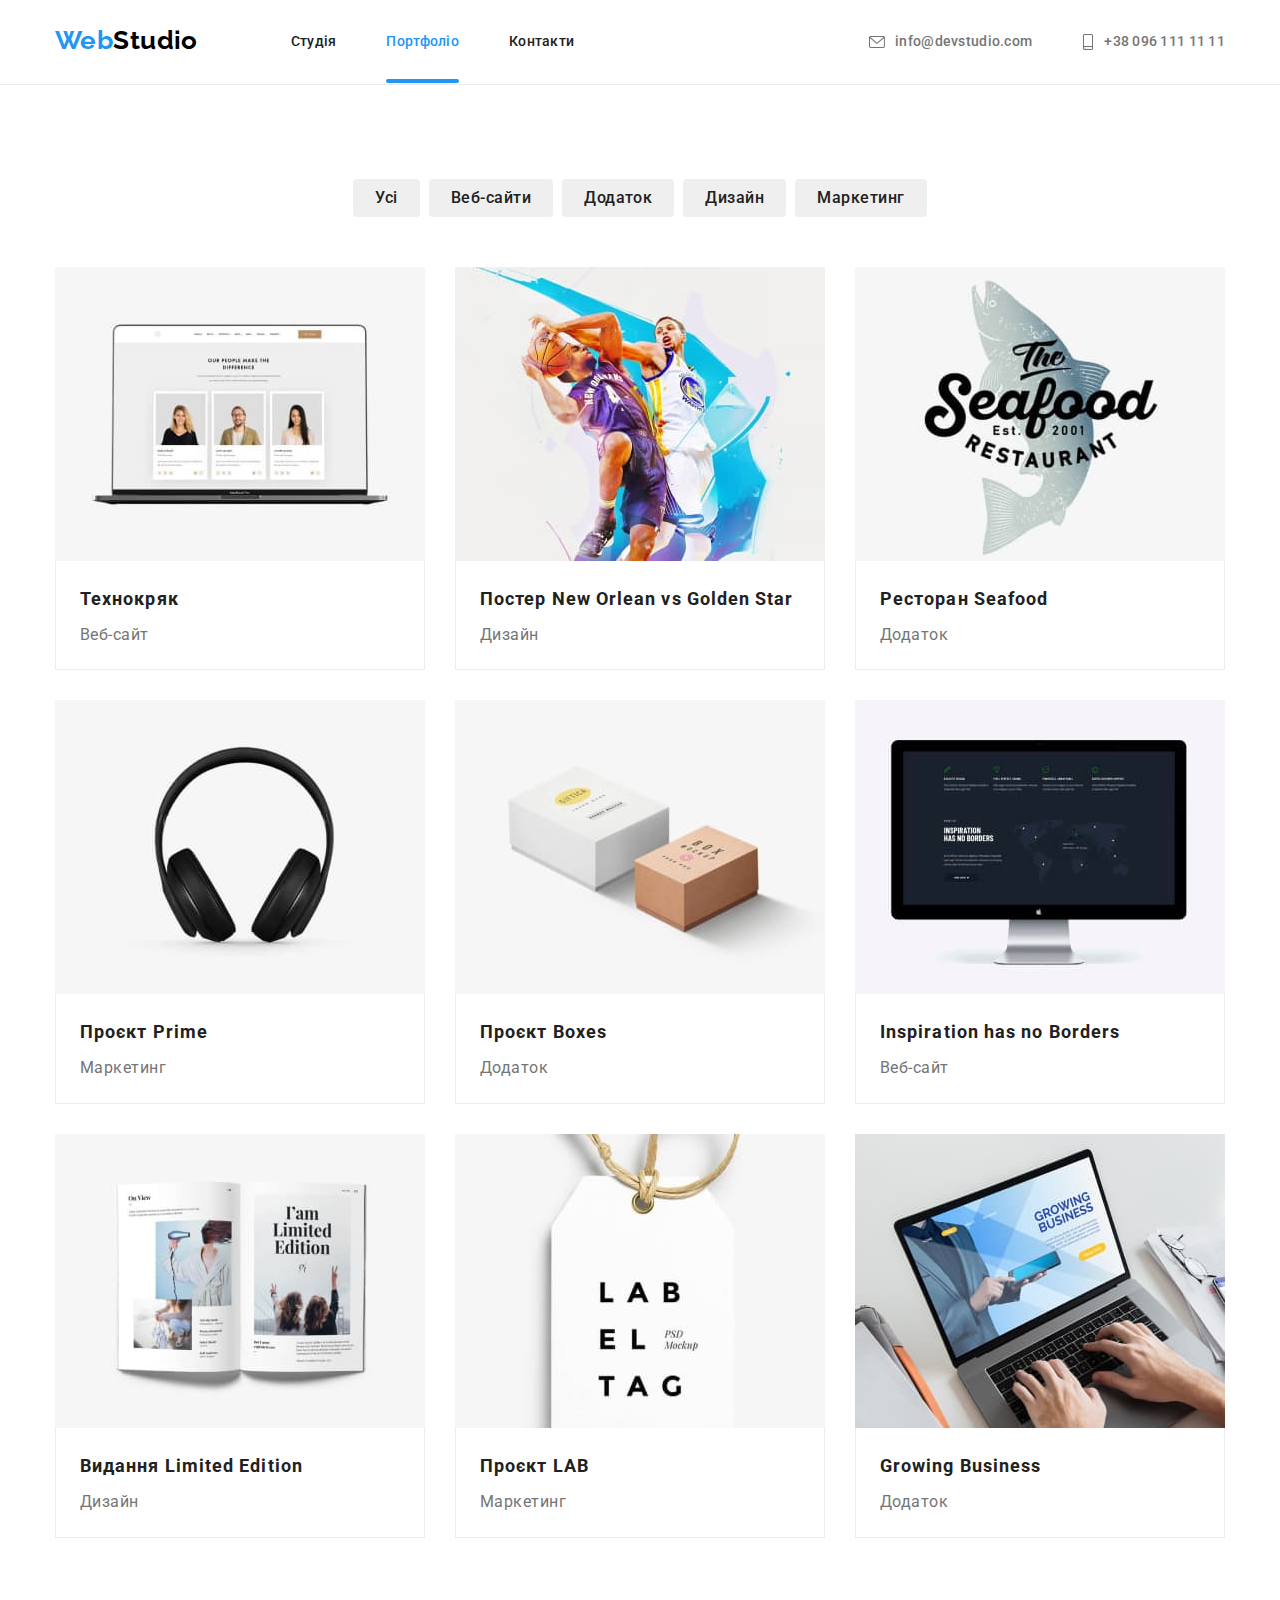
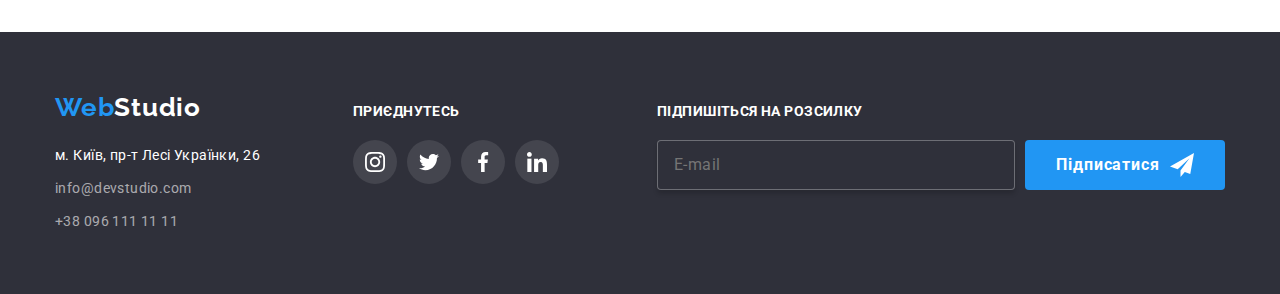
==== portfolio.html @ 48b94c97 "hm work" ====
<!DOCTYPE html>
<html lang="uk">
  <head>
    <meta charset="UTF-8" />
    <meta http-equiv="X-UA-Compatible" content="IE=edge" />
    <meta name="viewport" content="width=device-width, initial-scale=1.0" />
    <link rel="preconnect" href="https://fonts.googleapis.com" />
    <link rel="preconnect" href="https://fonts.gstatic.com" crossorigin />
    <link
      href="https://fonts.googleapis.com/css2?family=Raleway:wght@700&family=Roboto:wght@400;500;700;900&display=swap"
      rel="stylesheet"
    />
    <title>Web Studio</title>
    <link
      rel="stylesheet"
      href="https://cdnjs.cloudflare.com/ajax/libs/modern-normalize/1.1.0/modern-normalize.min.css"
    />
     <link
      rel="stylesheet"
      href="https://cdnjs.cloudflare.com/ajax/libs/modern-normalize/1.1.0/modern-normalize.min.css"
    />
    <link
      rel="stylesheet"
      href="https://cdnjs.cloudflare.com/ajax/libs/animate.css/4.1.1/animate.min.css"
    />
    <link rel="stylesheet" href="https://unpkg.com/aos@next/dist/aos.css" />
    <link rel="stylesheet" href="./сss/styles.css" />
    <link rel="stylesheet" href="./css/main.min.css" />
  </head>
  <body>
    <!-- Heder -->
     <header class="header">
      <nav class="container header__container">
        <a lang="en" href="./index.html" class="header__logo">
          <span class="header__logoweb">Web</span>Studio
        </a>
        <ul class="navigation list">
          <li class="navigation__item">
            <a href="./index.html" class="navigation__link ">Студія </a>
          </li>
          <li class="navigation__item">
            <a href="./portfolio.html" class="navigation__link curent">Портфоліо </a>
          </li>
          <li class="navigation__item">
            <a href="Контакти" class="navigation__link">Контакти </a>
          </li>
        </ul>
        <ul class="ligament list">
          <li class="ligament__item ligament__item--marg">
            <a href="mailto:info@devstudio.com" class="ligament__link">
              <svg class="ligament__icon">
                <use href="./images/symbol-defs.svg#icon-envelope"></use>
              </svg>
              info@devstudio.com
            </a>
          </li>
          <li class="ligament__item">
            <a href="tel:+380961111111" class="ligament__link">
              <svg class="ligament__icon--smartfone">
                <use href="./images/symbol-defs.svg#icon-smartphone"></use>
              </svg>
              +38 096 111 11 11
            </a>
          </li>
        </ul>
      </nav>
    </header>
    <main>
      <section class="section">
        <div class="container">
          <h1 class="visually-hidden">Фільтри</h1>
          <ul class="button list">
            <li class="button-li"><button type="button" class="button-portfolio">Усі</button></li>
            <li class="button-li">
              <button type="button" class="button-portfolio">Веб-сайти</button>
            </li>
            <li class="button-li">
              <button type="button" class="button-portfolio">Додаток</button>
            </li>
            <li class="button-li">
              <button type="button" class="button-portfolio">Дизайн</button>
            </li>
            <li class="button-li">
              <button type="button" class="button-portfolio">Маркетинг</button>
            </li>
          </ul>

          <ul class="foto-link">
            <li class="flex-elements">
              <a href="" class="link-filter">
                <div class="animation-portfolio">
                  <img src="./images/img1.jpg" alt="Веб-сайт" width="370" height="295" />
                  <p class="portfolio-text">
                    Ресурс пропонує комплексні пропозиції з різним рівнем функціоналу та сервісів.
                    Все це дозволить відвідувачу отримати вичерпні відомості про компанію чи
                    приватну особу.
                  </p>
                </div>
                <div class="border-foto">
                  <h2 class="filter">Технокряк</h2>
                  <p class="filter-foto">Веб-сайт</p>
                </div>
              </a>
            </li>
            <li class="flex-elements">
              <a href="" class="link-filter"
                ><div class="animation-portfolio">
                  <img src="./images/img2.jpg" alt="Веб-сайт" width="370" height="295" />
                  <p class="portfolio-text">
                    Ресурс пропонує комплексні пропозиції з різним рівнем функціоналу та сервісів.
                    Все це дозволить відвідувачу отримати вичерпні відомості про компанію чи
                    приватну особу.
                  </p>
                </div>
                <div class="border-foto">
                  <h2 class="filter">Постер New Orlean vs Golden Star</h2>
                  <p class="filter-foto">Дизайн</p>
                </div>
              </a>
            </li>
            <li class="flex-elements">
              <a href="" class="link-filter"
                ><div class="animation-portfolio">
                  <img src="./images/img3.jpg" alt="Веб-сайт" width="370" height="295" />
                  <p class="portfolio-text">
                    Ресурс пропонує комплексні пропозиції з різним рівнем функціоналу та сервісів.
                    Все це дозволить відвідувачу отримати вичерпні відомості про компанію чи
                    приватну особу.
                  </p>
                </div>
                <div class="border-foto">
                  <h2 class="filter">Ресторан Seafood</h2>
                  <p class="filter-foto">Додаток</p>
                </div></a
              >
            </li>
            <li class="flex-elements">
              <a href="" class="link-filter"
                ><div class="animation-portfolio">
                  <img src="./images/img4.jpg" alt="Веб-сайт" width="370" height="295" />
                  <p class="portfolio-text">
                    Ресурс пропонує комплексні пропозиції з різним рівнем функціоналу та сервісів.
                    Все це дозволить відвідувачу отримати вичерпні відомості про компанію чи
                    приватну особу.
                  </p>
                </div>
                <div class="border-foto">
                  <h2 class="filter">Проєкт Prime</h2>
                  <p class="filter-foto">Маркетинг</p>
                </div>
              </a>
            </li>
            <li class="flex-elements">
              <a href="" class="link-filter"
                ><div class="animation-portfolio">
                  <img src="./images/img5.jpg" alt="Веб-сайт" width="370" height="295" />
                  <p class="portfolio-text">
                    Ресурс пропонує комплексні пропозиції з різним рівнем функціоналу та сервісів.
                    Все це дозволить відвідувачу отримати вичерпні відомості про компанію чи
                    приватну особу.
                  </p>
                </div>
                <div class="border-foto">
                  <h2 class="filter">Проєкт Boxes</h2>
                  <p class="filter-foto">Додаток</p>
                </div></a
              >
            </li>
            <li class="flex-elements">
              <a href="" class="link-filter"
                ><div class="animation-portfolio">
                  <img src="./images/img6.jpg" alt="Веб-сайт" width="370" height="295" />
                  <p class="portfolio-text">
                    Ресурс пропонує комплексні пропозиції з різним рівнем функціоналу та сервісів.
                    Все це дозволить відвідувачу отримати вичерпні відомості про компанію чи
                    приватну особу.
                  </p>
                </div>
                <div class="border-foto">
                  <h2 class="filter">Inspiration has no Borders</h2>
                  <p class="filter-foto">Веб-сайт</p>
                </div></a
              >
            </li>
            <li class="flex-elements">
              <a href="" class="link-filter"
                ><div class="animation-portfolio">
                  <img src="./images/img7.jpg" alt="Веб-сайт" width="370" height="295" />
                  <p class="portfolio-text">
                    Ресурс пропонує комплексні пропозиції з різним рівнем функціоналу та сервісів.
                    Все це дозволить відвідувачу отримати вичерпні відомості про компанію чи
                    приватну особу.
                  </p>
                </div>
                <div class="border-foto">
                  <h2 class="filter">Видання Limited Edition</h2>
                  <p class="filter-foto">Дизайн</p>
                </div></a
              >
            </li>
            <li class="flex-elements">
              <a href="" class="link-filter">
                <div class="animation-portfolio">
                  <img src="./images/img8.jpg" alt="Веб-сайт" width="370" height="295" />
                  <p class="portfolio-text">
                    Ресурс пропонує комплексні пропозиції з різним рівнем функціоналу та сервісів.
                    Все це дозволить відвідувачу отримати вичерпні відомості про компанію чи
                    приватну особу.
                  </p>
                </div>
                <div class="border-foto">
                  <h2 class="filter">Проєкт LAB</h2>
                  <p class="filter-foto">Маркетинг</p>
                </div></a
              >
            </li>
            <li class="flex-elements">
              <a href="" class="link-filter"
                ><div class="animation-portfolio">
                  <img src="./images/img9.jpg" alt="Веб-сайт" width="370" height="295" />
                  <p class="portfolio-text">
                    Ресурс пропонує комплексні пропозиції з різним рівнем функціоналу та сервісів.
                    Все це дозволить відвідувачу отримати вичерпні відомості про компанію чи
                    приватну особу.
                  </p>
                </div>
                <div class="border-foto">
                  <h2 class="filter">Growing Business</h2>
                  <p class="filter-foto">Додаток</p>
                </div></a
              >
            </li>
          </ul>
        </div>
      </section>
    </main>
    <!-- adress -->
  <footer class="footerbg">
      <div class="container container-foter">
        <div class="adresscont">
          <div class="logoclas">
            <a lang="en" href="./index.html" class="logofot">
              <span class="logo-fotweb">Web</span>Studio</a
            >
          </div>
          <address>
            <div class="conteiner-fot">
              <ul class="footer-nav list">
                <li class="navadress">
                  <a
                    href="https://goo.gl/maps/pRwfF4WAniWBqefx9"
                    target="_blank"
                    rel="noreferrer nofollow noopener"
                    class="footer-link navigat"
                    >м. Київ, пр-т Лесі Українки, 26
                  </a>
                </li>
                <li class="navadress">
                  <a href="mailto:info@devstudio.com" class="footer-link">info@devstudio.com</a>
                </li>
                <li class="navadress">
                  <a href="tel:+380961111111" class="footer-link">+38 096 111 11 11</a>
                </li>
              </ul>
            </div>
          </address>
        </div>
        <div class="conect footer1">
          <p class="fottext">Приєднутесь</p>
          <ul class="list-social">
            <li>
              <a href="https://www.instagram.com" class="link1">
                <svg width="20" height="20" class="icon-footer1">
                  <use href="./images/symbol-defs.svg#icon-instagram-2"></use>
                </svg>
              </a>
            </li>
            <li>
              <a href="https://twitter.com/" class="link1">
                <svg width="20" height="20" class="icon-footer1">
                  <use href="./images/symbol-defs.svg#icon-twitter-1"></use>
                </svg>
              </a>
            </li>
            <li>
              <a href="https://uk-ua.facebook.com/" class="link1">
                <svg width="20" height="20" class="icon-footer1">
                  <use href="./images/symbol-defs.svg#icon-facebook-1"></use>
                </svg>
              </a>
            </li>
            <li>
              <a href="https://ua.linkedin.com/" class="link1">
                <svg width="20" height="20" class="icon-footer1">
                  <use href="./images/symbol-defs.svg#icon-linkedin-1"></use>
                </svg>
              </a>
            </li>
          </ul>
        </div>
        <div class="box-telegram">
          <p class="fottext">Підпишіться на розсилку</p>
          <form class="box-social">
            <label for="mail" class="footer-label"> </label>
            <input type="mail" name="mail" id="mail" placeholder="E-mail" class="footer-input" />

            <button type="submit" class="button-box">
              Підписатися

              <svg width="24" height="24" class="icon-telegram">
                <use href="./images/symbol-defs.svg#icon-icon-send"></use>
              </svg>
            </button>
          </form>
        </div>
      </div>
    </footer>
    <div class="backdrop is-hidden" data-modal>
      <div class="modal">
        <button class="close-button" data-modal-close>
          <svg width="30" height="30" class="icon-close">
            <use href="./icomoon/symbol-defs.svg#icon-close"></use>
          </svg>
        </button>
      </div>
    </div>
    <script src="./js/modal.js"></script>
  </body>
</html>
    <script src="./js/modal.js"></script>
    <script>
      (() => {
        document.querySelector('.js-speaker-form').addEventListener('submit', e => {
          e.preventDefault();

          new FormData(e.currentTarget).forEach((value, name) => console.log(`${name}: ${value}`));

          e.currentTarget.reset();
        });
      })();
    </script>
  </body>
---- css/main.min.css ----
.button,.label,.modal-submit,.close-button,.button-box,.client__container .client__container--link,.boxthumb__description,.workard__list,.social-icon,.peculiarities,.ligament__link,.ligament,.navigation{display:-webkit-box;display:-ms-flexbox;display:flex;-webkit-box-align:center;-ms-flex-align:center;align-items:center;-webkit-box-pack:center;-ms-flex-pack:center;justify-content:center}body{font-family:"Roboto",sans-serif;font-size:14px;line-height:1.71;letter-spacing:.03em}.button-portfolio,.button-modal,.button-box,.client__container .client__container--link,.hero__button,.hero__button--additionally,.ligament__link{-webkit-transition:background-color 250ms cubic-bezier(0.4, 0, 0.2, 1),color 250ms cubic-bezier(0.4, 0, 0.2, 1),-webkit-box-shadow 250ms cubic-bezier(0.4, 0, 0.2, 1);transition:background-color 250ms cubic-bezier(0.4, 0, 0.2, 1),color 250ms cubic-bezier(0.4, 0, 0.2, 1),-webkit-box-shadow 250ms cubic-bezier(0.4, 0, 0.2, 1);transition:background-color 250ms cubic-bezier(0.4, 0, 0.2, 1),color 250ms cubic-bezier(0.4, 0, 0.2, 1),box-shadow 250ms cubic-bezier(0.4, 0, 0.2, 1);transition:background-color 250ms cubic-bezier(0.4, 0, 0.2, 1),color 250ms cubic-bezier(0.4, 0, 0.2, 1),box-shadow 250ms cubic-bezier(0.4, 0, 0.2, 1),-webkit-box-shadow 250ms cubic-bezier(0.4, 0, 0.2, 1)}body{color:#212121;background-color:#fff}.header{display:none}@media screen and (min-width: 1200px){.header{display:block}}@media screen and (min-width: 768px){.header{display:block}}@media screen and (min-width: 1200px){.header{border-bottom:1px solid #ececec}.header__container{display:-webkit-box;display:-ms-flexbox;display:flex}.header__logo{font-family:"Raleway",sans-serif;font-weight:700;font-size:26px;line-height:1.2;color:#000;text-decoration:none;margin-left:0;padding-top:25px;padding-bottom:24px}.header__logoweb{color:#2196f3}}@media screen and (min-width: 1200px){.ligament__item--marg{margin-right:50px}}@media screen and (min-width: 1200px){.curent::after{content:"";position:absolute;display:block;width:100%;height:4px;bottom:-2px;background-color:#2196f3;border-radius:2px}}@media screen and (min-width: 1200px){.navigation__link.curent{color:#2196f3}}.navigation{margin-left:93px}.navigation__link{font-weight:500;font-size:14px;line-height:1.14;letter-spacing:.02em;color:#212121;position:relative;padding:32px 0;text-decoration:none;-webkit-transition-duration:250ms;transition-duration:250ms;-webkit-transition-timing-function:cubic-bezier(0.4, 0, 0.2, 1);transition-timing-function:cubic-bezier(0.4, 0, 0.2, 1)}.navigation__item:not(:first-child){margin-left:50px}.navigation .navigation__link:hover,.navigation .navigation__link:focus{color:#2196f3}.ligament{margin-left:auto}.ligament__link{padding-top:32px;padding-bottom:32px;font-weight:500;font-size:14px;line-height:1.14;letter-spacing:.02em;color:#757575;text-decoration:none}.ligament__icon{display:block;height:20px;width:16px;margin-right:10px;fill:#757575}.ligament__icon--smartfone{display:block;height:16px;width:12px;margin-right:10px;fill:#757575}.ligament__link:hover,.ligament__link:focus{color:#2196f3}.ligament__link:hover svg,.ligament__link:focus svg{fill:#2196f3}.hero{background-image:-webkit-gradient(linear, left top, left bottom, from(rgba(47, 48, 58, 0.4)), to(rgba(47, 48, 58, 0.4))),url(../images/Img.jpg);background-image:linear-gradient(rgba(47, 48, 58, 0.4), rgba(47, 48, 58, 0.4)),url(../images/Img.jpg);max-width:1600px;min-height:400px;background-repeat:no-repeat;background-color:#c4c4c4;background-size:cover;background-position:center;margin:0 auto;text-align:center;padding-top:118px;padding-bottom:118px}.hero__title{font-weight:900;font-size:26px;line-height:1.6;letter-spacing:.06em;text-transform:uppercase;color:#fff}.hero__button--additionally{font-family:inherit;font-weight:500;font-size:16px;line-height:1.6;letter-spacing:.03em;border-radius:4px;color:#212121;border:none;padding:6px 22px;cursor:pointer}.hero__button--additionally:hover,.hero__button--additionally:focus{background-color:#2196f3;color:#fff;-webkit-box-shadow:0px 3px 1px rgba(0,0,0,.1),0px 1px 2px rgba(0,0,0,.08),0px 2px 2px rgba(0,0,0,.12);box-shadow:0px 3px 1px rgba(0,0,0,.1),0px 1px 2px rgba(0,0,0,.08),0px 2px 2px rgba(0,0,0,.12)}.hero__button{font-family:inherit;font-weight:700;font-size:16px;line-height:1.87;letter-spacing:.06em;color:#fff;background-color:#2196f3;cursor:pointer;border-radius:4px;margin-top:30px;padding:10px 24px}.hero__button:hover,.hero__button:focus{color:#fff;background-color:#188ce8;-webkit-box-shadow:0px 4px 4px rgba(0,0,0,.15);box-shadow:0px 4px 4px rgba(0,0,0,.15)}.peculiarities{width:450px;height:120px;background-color:#f5f4fa;border-radius:4px;margin-left:0}.peculiarities__icon{width:70px;height:70px}.peculiarities__header{text-align:center;font-size:14px;line-height:1.7;letter-spacing:.03em;text-transform:uppercase;margin-top:30px}.peculiarities__text{color:#757575;margin-top:10px}.benefits__section{margin-top:60px;margin-bottom:60px}.section__team{background-color:#f5f4fa}.team-foto__item:nth-last-child(n){margin-bottom:30px}.team-foto__item{background-color:#fff;-webkit-box-shadow:0px 1px 3px rgba(0,0,0,.12),0px 1px 1px rgba(0,0,0,.14),0px 2px 1px rgba(0,0,0,.2);box-shadow:0px 1px 3px rgba(0,0,0,.12),0px 1px 1px rgba(0,0,0,.14),0px 2px 1px rgba(0,0,0,.2);border-radius:0px 0px 4px 4px}.team__header{font-weight:700;font-size:28px;line-height:1.16;letter-spacing:.03em;text-align:center;color:#212121}.team__header--margin{margin-top:60px;margin-bottom:30px}@media screen and (min-width: 768px){.team__header--margin{margin-bottom:50px}}@media screen and (min-width: 1200px){.team__header--margin{margin-bottom:50px}}.team__name{font-weight:500;font-size:16px;line-height:1.2;color:#212121;text-align:center;margin-top:10px}.team__position{margin-top:10px;margin-bottom:16px;text-align:center;font-size:16px;line-height:1.2;color:#757575}.client__container--list{display:-webkit-box;display:-ms-flexbox;display:flex;gap:30px}.social-icon{gap:10px;padding-bottom:24px}.social-icon .social-icon__link{width:44px;height:44px;display:-webkit-box;display:-ms-flexbox;display:flex;border-radius:50px;-webkit-box-pack:center;-ms-flex-pack:center;justify-content:center;-webkit-box-align:center;-ms-flex-align:center;align-items:center;background-color:#fff;fill:#afb1b8;-webkit-transition-duration:250ms;transition-duration:250ms;-webkit-transition-timing-function:cubic-bezier(0.4, 0, 0.2, 1);transition-timing-function:cubic-bezier(0.4, 0, 0.2, 1)}.social-icon .social-icon__link:hover,.social-icon .social-icon__link:focus{background-color:#2196f3;fill:#fff}.work{display:none;margin-bottom:94px}@media screen and (min-width: 1200px){.work{display:block}}.work__header--margin{padding-top:60px;margin-bottom:30px}@media screen and (min-width: 768px){.work__header--margin{margin-bottom:50px}}@media screen and (min-width: 1200px){.work__header--margin{margin-bottom:50px}}.work__header{font-weight:700;font-size:36px;line-height:1.16;letter-spacing:.03em;text-align:center;color:#212121}.workcard{display:-webkit-box;display:-ms-flexbox;display:flex;gap:30px}.workard__list{width:calc((100% - 60px)/3);font-weight:700;font-size:14px;line-height:1.14;text-transform:uppercase;color:#fff}.boxthumb{position:relative}.boxthumb__description{width:100%;height:70px;position:absolute;background-color:rgba(47,48,58,.8);left:0;bottom:0}.client__container .client__container--link{width:170px;height:92px;border:1px solid #afb1b8;background-color:#fff;fill:#afb1b8;gap:30px;border-radius:4px}.client__container .client__container--link:hover,.client__container .client__container--link:focus{fill:#2196f3;background-color:#fff;border:1px solid #2196f3}.footerbg{display:-webkit-box;display:-ms-flexbox;display:flex;-webkit-box-align:baseline;-ms-flex-align:baseline;align-items:baseline;padding-top:60px;padding-bottom:60px;background-color:#2f303a}.link-filter{text-decoration:none}.filter{font-size:18px;line-height:2;letter-spacing:.06em;color:#212121;text-decoration:none;margin-bottom:4px}.filter-foto{font-size:16px;line-height:1.8;letter-spacing:.03em;color:#757575;text-decoration:none}.container-foter{display:-webkit-box;display:-ms-flexbox;display:flex;-webkit-box-align:baseline;-ms-flex-align:baseline;align-items:baseline}.logofot{font-family:"Raleway";font-style:normal;font-weight:700;font-size:26px;line-height:1.2;letter-spacing:.03em;color:#fff;text-decoration:none}.logo-fotweb{color:#2196f3}.logoclas{margin-bottom:20px}.footer-nav .footer-link:hover,.footer-nav .footer-link:focus{color:#2196f3}.footer-nav :not(:first-child){margin-top:9px}.footer-link{font-size:14px;line-height:1.7;letter-spacing:.03em;text-decoration:none;color:rgba(255,255,255,.6);-webkit-transition-duration:250ms;transition-duration:250ms;-webkit-transition-timing-function:cubic-bezier(0.4, 0, 0.2, 1);transition-timing-function:cubic-bezier(0.4, 0, 0.2, 1)}.navigat{color:#fff}.box-telegram{margin-left:auto}.fottext{color:#fff;font-weight:700;font-size:14px;line-height:1.14;letter-spacing:.03em;text-transform:uppercase}.box-social{display:-webkit-box;display:-ms-flexbox;display:flex;margin-top:20px}.footer-input{width:358px;height:50px;padding-left:16px;border:1px solid rgba(255,255,255,.3);-webkit-box-shadow:0px 4px 4px rgba(0,0,0,.15);box-shadow:0px 4px 4px rgba(0,0,0,.15);border-radius:4px;background-color:#2f303a;font-size:16px;line-height:1.25;color:rgba(255,255,255,.6);letter-spacing:.03em}.button-box>.icon-telegram{margin-left:10px}.button-box{width:200px;margin-left:10px;font-family:inherit;font-weight:700;font-size:16px;line-height:1.87;letter-spacing:.06em;color:#fff;background-color:#2196f3;cursor:pointer;border:none;border-radius:4px}.button-box:hover,.button-box:focus{color:#fff;background-color:#188ce8;-webkit-box-shadow:0px 4px 4px rgba(0,0,0,.15);box-shadow:0px 4px 4px rgba(0,0,0,.15)}.footer1 .link1{width:44px;height:44px;display:-webkit-box;display:-ms-flexbox;display:flex;border-radius:50px;-webkit-box-pack:center;-ms-flex-pack:center;justify-content:center;-webkit-box-align:center;-ms-flex-align:center;align-items:center;background-color:rgba(255,255,255,.1);fill:#fff;-webkit-transition-duration:250ms;transition-duration:250ms;-webkit-transition-timing-function:cubic-bezier(0.4, 0, 0.2, 1);transition-timing-function:cubic-bezier(0.4, 0, 0.2, 1)}.footer1 .link1:hover,.footer1 .link1:focus{background-color:#2196f3;fill:#fff}.conect{margin-left:93px}.list-social{display:-webkit-box;display:-ms-flexbox;display:flex;-webkit-box-align:baseline;-ms-flex-align:baseline;align-items:baseline;gap:10px;margin-top:20px}.backdrop{position:fixed;top:0;left:0;width:100%;height:100vh;background:rgba(0,0,0,.2);opacity:1;-webkit-transition:250ms cubic-bezier(0.4, 0, 0.2, 1);transition:250ms cubic-bezier(0.4, 0, 0.2, 1)}.modal{-webkit-box-orient:vertical;-webkit-box-direction:normal;-ms-flex-direction:column;flex-direction:column;width:521px;height:581px;position:absolute;top:50%;left:50%;background-color:#fff;-webkit-box-shadow:0px 1px 3px rgba(0,0,0,.12),0px 1px 1px rgba(0,0,0,.14),0px 2px 1px rgba(0,0,0,.2);box-shadow:0px 1px 3px rgba(0,0,0,.12),0px 1px 1px rgba(0,0,0,.14),0px 2px 1px rgba(0,0,0,.2);border-radius:4px;-webkit-transform:translate(-50%, -50%) scale(1);transform:translate(-50%, -50%) scale(1);-webkit-transition:-webkit-transform 250ms cubic-bezier(0.4, 0, 0.2, 1);transition:-webkit-transform 250ms cubic-bezier(0.4, 0, 0.2, 1);transition:transform 250ms cubic-bezier(0.4, 0, 0.2, 1);transition:transform 250ms cubic-bezier(0.4, 0, 0.2, 1), -webkit-transform 250ms cubic-bezier(0.4, 0, 0.2, 1)}.is-hidden{opacity:0;visibility:hidden;pointer-events:none}.backdrop .is-hidden .modal{-webkit-transform:translate(-50%, -50%) scale(0.7);transform:translate(-50%, -50%) scale(0.7)}.close-button{position:absolute;width:30px;height:30px;right:8px;top:8px;border-radius:50px;cursor:pointer;border:1px solid rgba(0,0,0,.1)}.icon-close{position:absolute;border-radius:50px;border:1px solid rgba(0,0,0,.1);background-color:#fff}.close-button:hover,.close-button:focus{fill:#2196f3}.modal-text{font-style:normal;font-weight:700;font-size:20px;line-height:1.15;text-align:center;letter-spacing:.03em;margin-bottom:2px}.button-modal{font-weight:700;font-size:16px;line-height:1.87;letter-spacing:.06em;color:#fff;background-color:#2196f3;cursor:pointer;border:none;border-radius:4px;padding:10px 52px;margin-top:30px}.button-modal:hover,.button-modal:focus{color:#fff;background-color:#188ce8;-webkit-box-shadow:0px 4px 4px rgba(0,0,0,.15);box-shadow:0px 4px 4px rgba(0,0,0,.15)}.modal{padding:40px 40px}.contract-text{color:#757575;border-radius:4px;-webkit-transition:border 2500ms cubic-bezier(0.4, 0, 0.2, 1);transition:border 2500ms cubic-bezier(0.4, 0, 0.2, 1);margin-top:20px}.contract-link{color:#2196f3;text-decoration:none;-webkit-text-decoration-line:underline;text-decoration-line:underline}.modal-transformation{display:-webkit-box;display:-ms-flexbox;display:flex;-webkit-box-orient:vertical;-webkit-box-direction:normal;-ms-flex-direction:column;flex-direction:column;margin-top:10px}.input-wrap{position:relative}.modal-transformation svg{position:absolute;top:50%;left:12px;-webkit-transform:translatey(-50%);transform:translatey(-50%)}textarea::-webkit-input-placeholder{color:rgba(117,117,117,.5);font-style:normal;font-weight:400;font-size:12px;line-height:1.15;letter-spacing:.01em}textarea::-moz-placeholder{color:rgba(117,117,117,.5);font-style:normal;font-weight:400;font-size:12px;line-height:1.15;letter-spacing:.01em}textarea:-ms-input-placeholder{color:rgba(117,117,117,.5);font-style:normal;font-weight:400;font-size:12px;line-height:1.15;letter-spacing:.01em}textarea::-ms-input-placeholder{color:rgba(117,117,117,.5);font-style:normal;font-weight:400;font-size:12px;line-height:1.15;letter-spacing:.01em}textarea::placeholder{color:rgba(117,117,117,.5);font-style:normal;font-weight:400;font-size:12px;line-height:1.15;letter-spacing:.01em}textarea{resize:none;border:1px solid rgba(33,33,33,.2);border-radius:4px;padding:0;padding-left:16px;padding-top:12px;outline:none;-webkit-transition:border 250ms cubic-bezier(0.4, 0, 0.2, 1);transition:border 250ms cubic-bezier(0.4, 0, 0.2, 1);font-style:normal;font-weight:400;font-size:12px;line-height:1.15;letter-spacing:.01em}.modal-transformation input{width:100%;height:40px;padding-left:42px;border-radius:4px;border:1px solid rgba(33,33,33,.2);outline:none;-webkit-transition:border 250ms cubic-bezier(0.4, 0, 0.2, 1);transition:border 250ms cubic-bezier(0.4, 0, 0.2, 1)}.modal-transformation>.primary-label{display:-webkit-box;display:-ms-flexbox;display:flex;-webkit-box-orient:vertical;-webkit-box-direction:normal;-ms-flex-direction:column;flex-direction:column;font-weight:400;font-size:12px;line-height:1.14;letter-spacing:.01em;color:#757575;margin-bottom:4px}.modal-transformation svg{-webkit-transition:fill 250ms cubic-bezier(0.4, 0, 0.2, 1);transition:fill 250ms cubic-bezier(0.4, 0, 0.2, 1)}.modal-transformation:focus-within svg{fill:#2196f3}.modal-transformation:focus-within textarea{border:1px solid #2196f3}.modal-transformation:focus-within input{border:1px solid #2196f3}.checkbox{position:absolute;width:1px;height:1px;overflow:hidden;border:0;padding:0;clip:rect(0 0 0 0);margin:-1px}.checkbox:checked+.icon-contr{background-color:#2196f3;background-size:contain;background-origin:content-box;border-color:#2196f3}.icon-contr{display:inline-block;border:2px solid #212121;border-radius:2px;margin-right:10px}.button :not(:last-child){margin-right:9px}.button-portfolio{font-family:inherit;font-weight:500;font-size:16px;line-height:1.6;letter-spacing:.03em;border-radius:4px;color:#212121;border:none;padding:6px 22px;cursor:pointer}.button-portfolio:hover,.button-portfolio:focus{background-color:#2196f3;color:#fff;-webkit-box-shadow:0px 3px 1px rgba(0,0,0,.1),0px 1px 2px rgba(0,0,0,.08),0px 2px 2px rgba(0,0,0,.12);box-shadow:0px 3px 1px rgba(0,0,0,.1),0px 1px 2px rgba(0,0,0,.08),0px 2px 2px rgba(0,0,0,.12)}.foto-link{display:-webkit-box;display:-ms-flexbox;display:flex;-ms-flex-wrap:wrap;flex-wrap:wrap;margin-top:50px;gap:30px}.flex-elements{background-color:#fff}.link-filter{display:block}.link-filter:hover,.link-filter:focus{-webkit-box-shadow:0px 1px 1px rgba(0,0,0,.12),0px 4px 4px rgba(0,0,0,.06),1px 4px 6px rgba(0,0,0,.16);box-shadow:0px 1px 1px rgba(0,0,0,.12),0px 4px 4px rgba(0,0,0,.06),1px 4px 6px rgba(0,0,0,.16)}.border-foto{border-bottom-width:1px;border-bottom-style:solid;border-left-width:1px;border-left-style:solid;border-right-width:1px;border-right-style:solid;border-color:#eee;padding-top:20px;padding-bottom:20px;padding-left:24px;padding-right:24px}.border-foto{display:block}.animation-portfolio{position:relative;overflow:hidden}.portfolio-text{display:block;position:absolute;width:100%;height:100%;padding:63px 24px;top:0;left:0;font-size:18px;line-height:1.4;letter-spacing:.03em;color:#fff;-webkit-transform:translateY(100%);transform:translateY(100%);-webkit-transition-duration:250ms;transition-duration:250ms;-webkit-transition-timing-function:cubic-bezier(0.4, 0, 0.2, 1);transition-timing-function:cubic-bezier(0.4, 0, 0.2, 1)}.flex-elements:hover .portfolio-text{-webkit-transform:translateY(0);transform:translateY(0);background-color:rgba(33,150,243,.9)}*::before *::after{-webkit-box-sizing:border-box;box-sizing:border-box}.container{width:480px;padding-left:15px;padding-right:15px;margin-left:auto;margin-right:auto}@media screen and (min-width: 768px){.container{width:768px;padding-left:15px;padding-right:15px;margin-left:0;margin-right:auto}}@media screen and (min-width: 1200px){.container{width:1200px;padding-left:15px;padding-right:15px;margin-left:auto;margin-right:auto}}@media screen and (min-width: 1200px){.section{padding-top:94px;padding-bottom:94px}}ul{list-style:none}.visually-hidden{position:absolute;white-space:nowrap;width:1px;height:1px;overflow:hidden;border:0;padding:0;clip:rect(0 0 0 0);-webkit-clip-path:inset(50%);clip-path:inset(50%);margin:-1px}h1,h2,h3,h4,h5,h6,p,ul{margin:0}ul{padding-left:0}address{font-style:normal}img{display:block;height:auto;max-width:100%}/*# sourceMappingURL=main.min.css.map */
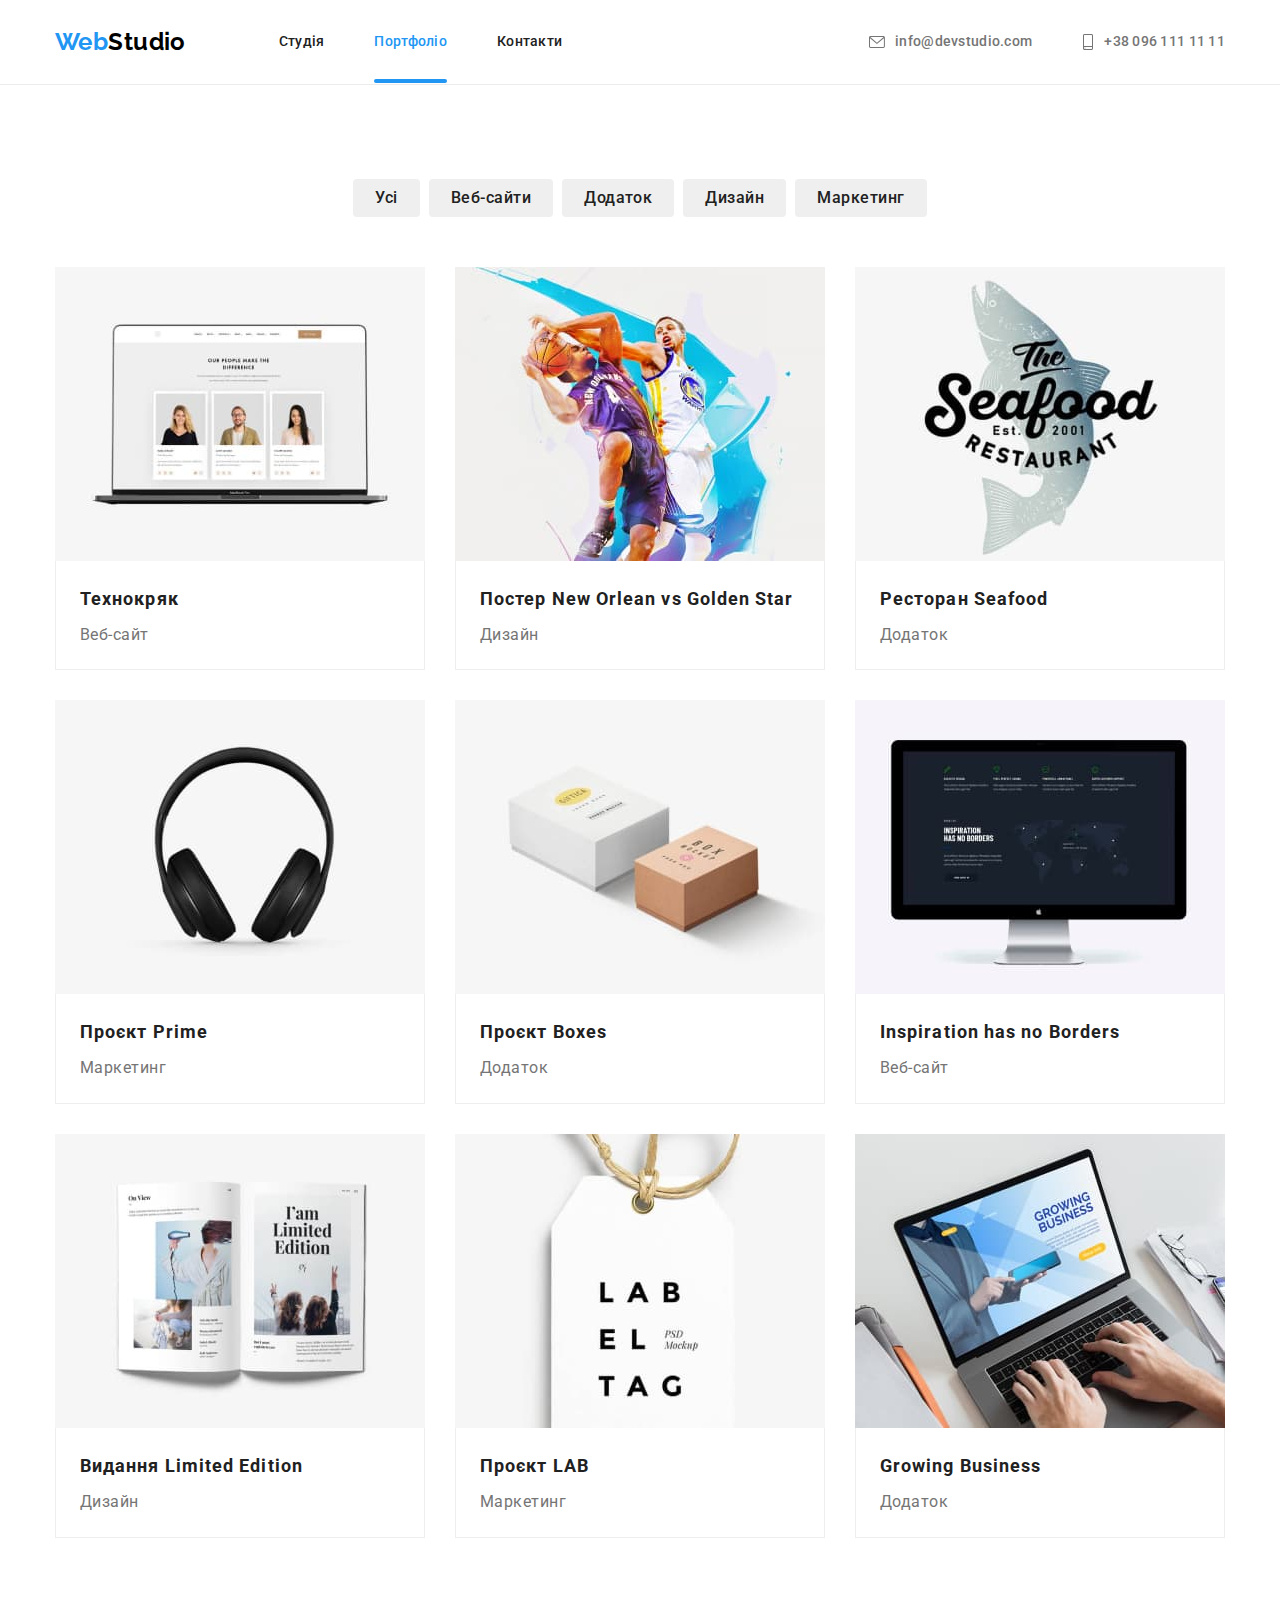
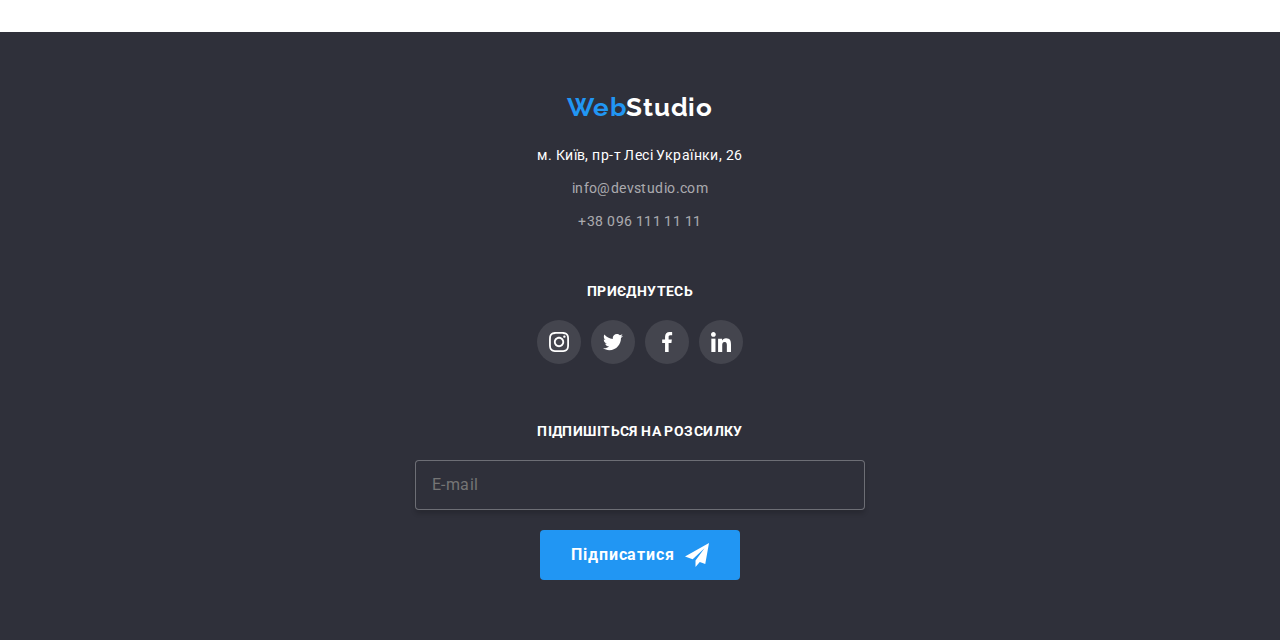
==== commit 75a83b9d: "dz" ====
--- a/portfolio.html
+++ b/portfolio.html
@@ -328,16 +328,6 @@
   </body>
 </html>
     <script src="./js/modal.js"></script>
-    <script>
-      (() => {
-        document.querySelector('.js-speaker-form').addEventListener('submit', e => {
-          e.preventDefault();
-
-          new FormData(e.currentTarget).forEach((value, name) => console.log(`${name}: ${value}`));
-
-          e.currentTarget.reset();
-        });
-      })();
-    </script>
   </body>
 
+ --- a/css/main.min.css
+++ b/css/main.min.css
@@ -1 +1 @@
-.button,.label,.modal-submit,.close-button,.button-box,.client__container .client__container--link,.boxthumb__description,.workard__list,.social-icon,.peculiarities,.ligament__link,.ligament,.navigation{display:-webkit-box;display:-ms-flexbox;display:flex;-webkit-box-align:center;-ms-flex-align:center;align-items:center;-webkit-box-pack:center;-ms-flex-pack:center;justify-content:center}body{font-family:"Roboto",sans-serif;font-size:14px;line-height:1.71;letter-spacing:.03em}.button-portfolio,.button-modal,.button-box,.client__container .client__container--link,.hero__button,.hero__button--additionally,.ligament__link{-webkit-transition:background-color 250ms cubic-bezier(0.4, 0, 0.2, 1),color 250ms cubic-bezier(0.4, 0, 0.2, 1),-webkit-box-shadow 250ms cubic-bezier(0.4, 0, 0.2, 1);transition:background-color 250ms cubic-bezier(0.4, 0, 0.2, 1),color 250ms cubic-bezier(0.4, 0, 0.2, 1),-webkit-box-shadow 250ms cubic-bezier(0.4, 0, 0.2, 1);transition:background-color 250ms cubic-bezier(0.4, 0, 0.2, 1),color 250ms cubic-bezier(0.4, 0, 0.2, 1),box-shadow 250ms cubic-bezier(0.4, 0, 0.2, 1);transition:background-color 250ms cubic-bezier(0.4, 0, 0.2, 1),color 250ms cubic-bezier(0.4, 0, 0.2, 1),box-shadow 250ms cubic-bezier(0.4, 0, 0.2, 1),-webkit-box-shadow 250ms cubic-bezier(0.4, 0, 0.2, 1)}body{color:#212121;background-color:#fff}.header{display:none}@media screen and (min-width: 1200px){.header{display:block}}@media screen and (min-width: 768px){.header{display:block}}@media screen and (min-width: 1200px){.header{border-bottom:1px solid #ececec}.header__container{display:-webkit-box;display:-ms-flexbox;display:flex}.header__logo{font-family:"Raleway",sans-serif;font-weight:700;font-size:26px;line-height:1.2;color:#000;text-decoration:none;margin-left:0;padding-top:25px;padding-bottom:24px}.header__logoweb{color:#2196f3}}@media screen and (min-width: 1200px){.ligament__item--marg{margin-right:50px}}@media screen and (min-width: 1200px){.curent::after{content:"";position:absolute;display:block;width:100%;height:4px;bottom:-2px;background-color:#2196f3;border-radius:2px}}@media screen and (min-width: 1200px){.navigation__link.curent{color:#2196f3}}.navigation{margin-left:93px}.navigation__link{font-weight:500;font-size:14px;line-height:1.14;letter-spacing:.02em;color:#212121;position:relative;padding:32px 0;text-decoration:none;-webkit-transition-duration:250ms;transition-duration:250ms;-webkit-transition-timing-function:cubic-bezier(0.4, 0, 0.2, 1);transition-timing-function:cubic-bezier(0.4, 0, 0.2, 1)}.navigation__item:not(:first-child){margin-left:50px}.navigation .navigation__link:hover,.navigation .navigation__link:focus{color:#2196f3}.ligament{margin-left:auto}.ligament__link{padding-top:32px;padding-bottom:32px;font-weight:500;font-size:14px;line-height:1.14;letter-spacing:.02em;color:#757575;text-decoration:none}.ligament__icon{display:block;height:20px;width:16px;margin-right:10px;fill:#757575}.ligament__icon--smartfone{display:block;height:16px;width:12px;margin-right:10px;fill:#757575}.ligament__link:hover,.ligament__link:focus{color:#2196f3}.ligament__link:hover svg,.ligament__link:focus svg{fill:#2196f3}.hero{background-image:-webkit-gradient(linear, left top, left bottom, from(rgba(47, 48, 58, 0.4)), to(rgba(47, 48, 58, 0.4))),url(../images/Img.jpg);background-image:linear-gradient(rgba(47, 48, 58, 0.4), rgba(47, 48, 58, 0.4)),url(../images/Img.jpg);max-width:1600px;min-height:400px;background-repeat:no-repeat;background-color:#c4c4c4;background-size:cover;background-position:center;margin:0 auto;text-align:center;padding-top:118px;padding-bottom:118px}.hero__title{font-weight:900;font-size:26px;line-height:1.6;letter-spacing:.06em;text-transform:uppercase;color:#fff}.hero__button--additionally{font-family:inherit;font-weight:500;font-size:16px;line-height:1.6;letter-spacing:.03em;border-radius:4px;color:#212121;border:none;padding:6px 22px;cursor:pointer}.hero__button--additionally:hover,.hero__button--additionally:focus{background-color:#2196f3;color:#fff;-webkit-box-shadow:0px 3px 1px rgba(0,0,0,.1),0px 1px 2px rgba(0,0,0,.08),0px 2px 2px rgba(0,0,0,.12);box-shadow:0px 3px 1px rgba(0,0,0,.1),0px 1px 2px rgba(0,0,0,.08),0px 2px 2px rgba(0,0,0,.12)}.hero__button{font-family:inherit;font-weight:700;font-size:16px;line-height:1.87;letter-spacing:.06em;color:#fff;background-color:#2196f3;cursor:pointer;border-radius:4px;margin-top:30px;padding:10px 24px}.hero__button:hover,.hero__button:focus{color:#fff;background-color:#188ce8;-webkit-box-shadow:0px 4px 4px rgba(0,0,0,.15);box-shadow:0px 4px 4px rgba(0,0,0,.15)}.peculiarities{width:450px;height:120px;background-color:#f5f4fa;border-radius:4px;margin-left:0}.peculiarities__icon{width:70px;height:70px}.peculiarities__header{text-align:center;font-size:14px;line-height:1.7;letter-spacing:.03em;text-transform:uppercase;margin-top:30px}.peculiarities__text{color:#757575;margin-top:10px}.benefits__section{margin-top:60px;margin-bottom:60px}.section__team{background-color:#f5f4fa}.team-foto__item:nth-last-child(n){margin-bottom:30px}.team-foto__item{background-color:#fff;-webkit-box-shadow:0px 1px 3px rgba(0,0,0,.12),0px 1px 1px rgba(0,0,0,.14),0px 2px 1px rgba(0,0,0,.2);box-shadow:0px 1px 3px rgba(0,0,0,.12),0px 1px 1px rgba(0,0,0,.14),0px 2px 1px rgba(0,0,0,.2);border-radius:0px 0px 4px 4px}.team__header{font-weight:700;font-size:28px;line-height:1.16;letter-spacing:.03em;text-align:center;color:#212121}.team__header--margin{margin-top:60px;margin-bottom:30px}@media screen and (min-width: 768px){.team__header--margin{margin-bottom:50px}}@media screen and (min-width: 1200px){.team__header--margin{margin-bottom:50px}}.team__name{font-weight:500;font-size:16px;line-height:1.2;color:#212121;text-align:center;margin-top:10px}.team__position{margin-top:10px;margin-bottom:16px;text-align:center;font-size:16px;line-height:1.2;color:#757575}.client__container--list{display:-webkit-box;display:-ms-flexbox;display:flex;gap:30px}.social-icon{gap:10px;padding-bottom:24px}.social-icon .social-icon__link{width:44px;height:44px;display:-webkit-box;display:-ms-flexbox;display:flex;border-radius:50px;-webkit-box-pack:center;-ms-flex-pack:center;justify-content:center;-webkit-box-align:center;-ms-flex-align:center;align-items:center;background-color:#fff;fill:#afb1b8;-webkit-transition-duration:250ms;transition-duration:250ms;-webkit-transition-timing-function:cubic-bezier(0.4, 0, 0.2, 1);transition-timing-function:cubic-bezier(0.4, 0, 0.2, 1)}.social-icon .social-icon__link:hover,.social-icon .social-icon__link:focus{background-color:#2196f3;fill:#fff}.work{display:none;margin-bottom:94px}@media screen and (min-width: 1200px){.work{display:block}}.work__header--margin{padding-top:60px;margin-bottom:30px}@media screen and (min-width: 768px){.work__header--margin{margin-bottom:50px}}@media screen and (min-width: 1200px){.work__header--margin{margin-bottom:50px}}.work__header{font-weight:700;font-size:36px;line-height:1.16;letter-spacing:.03em;text-align:center;color:#212121}.workcard{display:-webkit-box;display:-ms-flexbox;display:flex;gap:30px}.workard__list{width:calc((100% - 60px)/3);font-weight:700;font-size:14px;line-height:1.14;text-transform:uppercase;color:#fff}.boxthumb{position:relative}.boxthumb__description{width:100%;height:70px;position:absolute;background-color:rgba(47,48,58,.8);left:0;bottom:0}.client__container .client__container--link{width:170px;height:92px;border:1px solid #afb1b8;background-color:#fff;fill:#afb1b8;gap:30px;border-radius:4px}.client__container .client__container--link:hover,.client__container .client__container--link:focus{fill:#2196f3;background-color:#fff;border:1px solid #2196f3}.footerbg{display:-webkit-box;display:-ms-flexbox;display:flex;-webkit-box-align:baseline;-ms-flex-align:baseline;align-items:baseline;padding-top:60px;padding-bottom:60px;background-color:#2f303a}.link-filter{text-decoration:none}.filter{font-size:18px;line-height:2;letter-spacing:.06em;color:#212121;text-decoration:none;margin-bottom:4px}.filter-foto{font-size:16px;line-height:1.8;letter-spacing:.03em;color:#757575;text-decoration:none}.container-foter{display:-webkit-box;display:-ms-flexbox;display:flex;-webkit-box-align:baseline;-ms-flex-align:baseline;align-items:baseline}.logofot{font-family:"Raleway";font-style:normal;font-weight:700;font-size:26px;line-height:1.2;letter-spacing:.03em;color:#fff;text-decoration:none}.logo-fotweb{color:#2196f3}.logoclas{margin-bottom:20px}.footer-nav .footer-link:hover,.footer-nav .footer-link:focus{color:#2196f3}.footer-nav :not(:first-child){margin-top:9px}.footer-link{font-size:14px;line-height:1.7;letter-spacing:.03em;text-decoration:none;color:rgba(255,255,255,.6);-webkit-transition-duration:250ms;transition-duration:250ms;-webkit-transition-timing-function:cubic-bezier(0.4, 0, 0.2, 1);transition-timing-function:cubic-bezier(0.4, 0, 0.2, 1)}.navigat{color:#fff}.box-telegram{margin-left:auto}.fottext{color:#fff;font-weight:700;font-size:14px;line-height:1.14;letter-spacing:.03em;text-transform:uppercase}.box-social{display:-webkit-box;display:-ms-flexbox;display:flex;margin-top:20px}.footer-input{width:358px;height:50px;padding-left:16px;border:1px solid rgba(255,255,255,.3);-webkit-box-shadow:0px 4px 4px rgba(0,0,0,.15);box-shadow:0px 4px 4px rgba(0,0,0,.15);border-radius:4px;background-color:#2f303a;font-size:16px;line-height:1.25;color:rgba(255,255,255,.6);letter-spacing:.03em}.button-box>.icon-telegram{margin-left:10px}.button-box{width:200px;margin-left:10px;font-family:inherit;font-weight:700;font-size:16px;line-height:1.87;letter-spacing:.06em;color:#fff;background-color:#2196f3;cursor:pointer;border:none;border-radius:4px}.button-box:hover,.button-box:focus{color:#fff;background-color:#188ce8;-webkit-box-shadow:0px 4px 4px rgba(0,0,0,.15);box-shadow:0px 4px 4px rgba(0,0,0,.15)}.footer1 .link1{width:44px;height:44px;display:-webkit-box;display:-ms-flexbox;display:flex;border-radius:50px;-webkit-box-pack:center;-ms-flex-pack:center;justify-content:center;-webkit-box-align:center;-ms-flex-align:center;align-items:center;background-color:rgba(255,255,255,.1);fill:#fff;-webkit-transition-duration:250ms;transition-duration:250ms;-webkit-transition-timing-function:cubic-bezier(0.4, 0, 0.2, 1);transition-timing-function:cubic-bezier(0.4, 0, 0.2, 1)}.footer1 .link1:hover,.footer1 .link1:focus{background-color:#2196f3;fill:#fff}.conect{margin-left:93px}.list-social{display:-webkit-box;display:-ms-flexbox;display:flex;-webkit-box-align:baseline;-ms-flex-align:baseline;align-items:baseline;gap:10px;margin-top:20px}.backdrop{position:fixed;top:0;left:0;width:100%;height:100vh;background:rgba(0,0,0,.2);opacity:1;-webkit-transition:250ms cubic-bezier(0.4, 0, 0.2, 1);transition:250ms cubic-bezier(0.4, 0, 0.2, 1)}.modal{-webkit-box-orient:vertical;-webkit-box-direction:normal;-ms-flex-direction:column;flex-direction:column;width:521px;height:581px;position:absolute;top:50%;left:50%;background-color:#fff;-webkit-box-shadow:0px 1px 3px rgba(0,0,0,.12),0px 1px 1px rgba(0,0,0,.14),0px 2px 1px rgba(0,0,0,.2);box-shadow:0px 1px 3px rgba(0,0,0,.12),0px 1px 1px rgba(0,0,0,.14),0px 2px 1px rgba(0,0,0,.2);border-radius:4px;-webkit-transform:translate(-50%, -50%) scale(1);transform:translate(-50%, -50%) scale(1);-webkit-transition:-webkit-transform 250ms cubic-bezier(0.4, 0, 0.2, 1);transition:-webkit-transform 250ms cubic-bezier(0.4, 0, 0.2, 1);transition:transform 250ms cubic-bezier(0.4, 0, 0.2, 1);transition:transform 250ms cubic-bezier(0.4, 0, 0.2, 1), -webkit-transform 250ms cubic-bezier(0.4, 0, 0.2, 1)}.is-hidden{opacity:0;visibility:hidden;pointer-events:none}.backdrop .is-hidden .modal{-webkit-transform:translate(-50%, -50%) scale(0.7);transform:translate(-50%, -50%) scale(0.7)}.close-button{position:absolute;width:30px;height:30px;right:8px;top:8px;border-radius:50px;cursor:pointer;border:1px solid rgba(0,0,0,.1)}.icon-close{position:absolute;border-radius:50px;border:1px solid rgba(0,0,0,.1);background-color:#fff}.close-button:hover,.close-button:focus{fill:#2196f3}.modal-text{font-style:normal;font-weight:700;font-size:20px;line-height:1.15;text-align:center;letter-spacing:.03em;margin-bottom:2px}.button-modal{font-weight:700;font-size:16px;line-height:1.87;letter-spacing:.06em;color:#fff;background-color:#2196f3;cursor:pointer;border:none;border-radius:4px;padding:10px 52px;margin-top:30px}.button-modal:hover,.button-modal:focus{color:#fff;background-color:#188ce8;-webkit-box-shadow:0px 4px 4px rgba(0,0,0,.15);box-shadow:0px 4px 4px rgba(0,0,0,.15)}.modal{padding:40px 40px}.contract-text{color:#757575;border-radius:4px;-webkit-transition:border 2500ms cubic-bezier(0.4, 0, 0.2, 1);transition:border 2500ms cubic-bezier(0.4, 0, 0.2, 1);margin-top:20px}.contract-link{color:#2196f3;text-decoration:none;-webkit-text-decoration-line:underline;text-decoration-line:underline}.modal-transformation{display:-webkit-box;display:-ms-flexbox;display:flex;-webkit-box-orient:vertical;-webkit-box-direction:normal;-ms-flex-direction:column;flex-direction:column;margin-top:10px}.input-wrap{position:relative}.modal-transformation svg{position:absolute;top:50%;left:12px;-webkit-transform:translatey(-50%);transform:translatey(-50%)}textarea::-webkit-input-placeholder{color:rgba(117,117,117,.5);font-style:normal;font-weight:400;font-size:12px;line-height:1.15;letter-spacing:.01em}textarea::-moz-placeholder{color:rgba(117,117,117,.5);font-style:normal;font-weight:400;font-size:12px;line-height:1.15;letter-spacing:.01em}textarea:-ms-input-placeholder{color:rgba(117,117,117,.5);font-style:normal;font-weight:400;font-size:12px;line-height:1.15;letter-spacing:.01em}textarea::-ms-input-placeholder{color:rgba(117,117,117,.5);font-style:normal;font-weight:400;font-size:12px;line-height:1.15;letter-spacing:.01em}textarea::placeholder{color:rgba(117,117,117,.5);font-style:normal;font-weight:400;font-size:12px;line-height:1.15;letter-spacing:.01em}textarea{resize:none;border:1px solid rgba(33,33,33,.2);border-radius:4px;padding:0;padding-left:16px;padding-top:12px;outline:none;-webkit-transition:border 250ms cubic-bezier(0.4, 0, 0.2, 1);transition:border 250ms cubic-bezier(0.4, 0, 0.2, 1);font-style:normal;font-weight:400;font-size:12px;line-height:1.15;letter-spacing:.01em}.modal-transformation input{width:100%;height:40px;padding-left:42px;border-radius:4px;border:1px solid rgba(33,33,33,.2);outline:none;-webkit-transition:border 250ms cubic-bezier(0.4, 0, 0.2, 1);transition:border 250ms cubic-bezier(0.4, 0, 0.2, 1)}.modal-transformation>.primary-label{display:-webkit-box;display:-ms-flexbox;display:flex;-webkit-box-orient:vertical;-webkit-box-direction:normal;-ms-flex-direction:column;flex-direction:column;font-weight:400;font-size:12px;line-height:1.14;letter-spacing:.01em;color:#757575;margin-bottom:4px}.modal-transformation svg{-webkit-transition:fill 250ms cubic-bezier(0.4, 0, 0.2, 1);transition:fill 250ms cubic-bezier(0.4, 0, 0.2, 1)}.modal-transformation:focus-within svg{fill:#2196f3}.modal-transformation:focus-within textarea{border:1px solid #2196f3}.modal-transformation:focus-within input{border:1px solid #2196f3}.checkbox{position:absolute;width:1px;height:1px;overflow:hidden;border:0;padding:0;clip:rect(0 0 0 0);margin:-1px}.checkbox:checked+.icon-contr{background-color:#2196f3;background-size:contain;background-origin:content-box;border-color:#2196f3}.icon-contr{display:inline-block;border:2px solid #212121;border-radius:2px;margin-right:10px}.button :not(:last-child){margin-right:9px}.button-portfolio{font-family:inherit;font-weight:500;font-size:16px;line-height:1.6;letter-spacing:.03em;border-radius:4px;color:#212121;border:none;padding:6px 22px;cursor:pointer}.button-portfolio:hover,.button-portfolio:focus{background-color:#2196f3;color:#fff;-webkit-box-shadow:0px 3px 1px rgba(0,0,0,.1),0px 1px 2px rgba(0,0,0,.08),0px 2px 2px rgba(0,0,0,.12);box-shadow:0px 3px 1px rgba(0,0,0,.1),0px 1px 2px rgba(0,0,0,.08),0px 2px 2px rgba(0,0,0,.12)}.foto-link{display:-webkit-box;display:-ms-flexbox;display:flex;-ms-flex-wrap:wrap;flex-wrap:wrap;margin-top:50px;gap:30px}.flex-elements{background-color:#fff}.link-filter{display:block}.link-filter:hover,.link-filter:focus{-webkit-box-shadow:0px 1px 1px rgba(0,0,0,.12),0px 4px 4px rgba(0,0,0,.06),1px 4px 6px rgba(0,0,0,.16);box-shadow:0px 1px 1px rgba(0,0,0,.12),0px 4px 4px rgba(0,0,0,.06),1px 4px 6px rgba(0,0,0,.16)}.border-foto{border-bottom-width:1px;border-bottom-style:solid;border-left-width:1px;border-left-style:solid;border-right-width:1px;border-right-style:solid;border-color:#eee;padding-top:20px;padding-bottom:20px;padding-left:24px;padding-right:24px}.border-foto{display:block}.animation-portfolio{position:relative;overflow:hidden}.portfolio-text{display:block;position:absolute;width:100%;height:100%;padding:63px 24px;top:0;left:0;font-size:18px;line-height:1.4;letter-spacing:.03em;color:#fff;-webkit-transform:translateY(100%);transform:translateY(100%);-webkit-transition-duration:250ms;transition-duration:250ms;-webkit-transition-timing-function:cubic-bezier(0.4, 0, 0.2, 1);transition-timing-function:cubic-bezier(0.4, 0, 0.2, 1)}.flex-elements:hover .portfolio-text{-webkit-transform:translateY(0);transform:translateY(0);background-color:rgba(33,150,243,.9)}*::before *::after{-webkit-box-sizing:border-box;box-sizing:border-box}.container{width:480px;padding-left:15px;padding-right:15px;margin-left:auto;margin-right:auto}@media screen and (min-width: 768px){.container{width:768px;padding-left:15px;padding-right:15px;margin-left:0;margin-right:auto}}@media screen and (min-width: 1200px){.container{width:1200px;padding-left:15px;padding-right:15px;margin-left:auto;margin-right:auto}}@media screen and (min-width: 1200px){.section{padding-top:94px;padding-bottom:94px}}ul{list-style:none}.visually-hidden{position:absolute;white-space:nowrap;width:1px;height:1px;overflow:hidden;border:0;padding:0;clip:rect(0 0 0 0);-webkit-clip-path:inset(50%);clip-path:inset(50%);margin:-1px}h1,h2,h3,h4,h5,h6,p,ul{margin:0}ul{padding-left:0}address{font-style:normal}img{display:block;height:auto;max-width:100%}/*# sourceMappingURL=main.min.css.map */+.button,.label,.modal-submit,.close-button,.conect,.button-box,.box-social,.box-telegram,.footer-nav,.adresscont,.boxthumb__description,.workard__list,.social-icon,.peculiarities,.ligament__link,.ligament,.navigation{display:-webkit-box;display:-ms-flexbox;display:flex;-webkit-box-align:center;-ms-flex-align:center;align-items:center;-webkit-box-pack:center;-ms-flex-pack:center;justify-content:center}body{font-family:"Roboto",sans-serif;font-size:14px;line-height:1.71;letter-spacing:.03em}.button-portfolio,.button-modal,.button-box,.client__container .client__container--link,.hero__button,.hero__button--additionally,.ligament__link{-webkit-transition:background-color 250ms cubic-bezier(0.4, 0, 0.2, 1),color 250ms cubic-bezier(0.4, 0, 0.2, 1),-webkit-box-shadow 250ms cubic-bezier(0.4, 0, 0.2, 1);transition:background-color 250ms cubic-bezier(0.4, 0, 0.2, 1),color 250ms cubic-bezier(0.4, 0, 0.2, 1),-webkit-box-shadow 250ms cubic-bezier(0.4, 0, 0.2, 1);transition:background-color 250ms cubic-bezier(0.4, 0, 0.2, 1),color 250ms cubic-bezier(0.4, 0, 0.2, 1),box-shadow 250ms cubic-bezier(0.4, 0, 0.2, 1);transition:background-color 250ms cubic-bezier(0.4, 0, 0.2, 1),color 250ms cubic-bezier(0.4, 0, 0.2, 1),box-shadow 250ms cubic-bezier(0.4, 0, 0.2, 1),-webkit-box-shadow 250ms cubic-bezier(0.4, 0, 0.2, 1)}body{color:#212121;background-color:#fff}@media screen and (min-width: 1200px){.header{display:block}}@media screen and (min-width: 768px){.header{display:block}}.ligament,.navigation{display:none}@media screen and (min-width: 1200px){.ligament,.navigation{display:-webkit-box;display:-ms-flexbox;display:flex}}@media screen and (min-width: 768px){.ligament,.navigation{display:-webkit-box;display:-ms-flexbox;display:flex}}.header{border-bottom:1px solid #ececec}.header__container{display:-webkit-box;display:-ms-flexbox;display:flex;-webkit-box-align:center;-ms-flex-align:center;align-items:center;-webkit-box-pack:justify;-ms-flex-pack:justify;justify-content:space-between}.header__logo{font-family:"Raleway",sans-serif;font-weight:700;font-size:24px;line-height:1.17;color:#000;text-decoration:none;margin-left:0;padding-top:16px;padding-bottom:16px}.header__logoweb{color:#2196f3}.ligament__item--marg{margin-right:50px}.curent::after{content:"";position:absolute;display:block;width:100%;height:4px;bottom:-2px;background-color:#2196f3;border-radius:2px}.navigation__link.curent{color:#2196f3}.navigation{margin-left:93px}.navigation__link{font-weight:500;font-size:14px;line-height:1.14;letter-spacing:.02em;color:#212121;position:relative;padding:32px 0;text-decoration:none;-webkit-transition-duration:250ms;transition-duration:250ms;-webkit-transition-timing-function:cubic-bezier(0.4, 0, 0.2, 1);transition-timing-function:cubic-bezier(0.4, 0, 0.2, 1)}.navigation__item:not(:first-child){margin-left:50px}.navigation .navigation__link:hover,.navigation .navigation__link:focus{color:#2196f3}.ligament{margin-left:auto}.ligament__link{padding-top:32px;padding-bottom:32px;font-weight:500;font-size:14px;line-height:1.14;letter-spacing:.02em;color:#757575;text-decoration:none}.ligament__icon{display:block;height:20px;width:16px;margin-right:10px;fill:#757575}.ligament__icon--smartfone{display:block;height:16px;width:12px;margin-right:10px;fill:#757575}.ligament__link:hover,.ligament__link:focus{color:#2196f3}.ligament__link:hover svg,.ligament__link:focus svg{fill:#2196f3}.hero{background-image:-webkit-gradient(linear, left top, left bottom, from(rgba(47, 48, 58, 0.4)), to(rgba(47, 48, 58, 0.4))),url(../images/Img.jpg);background-image:linear-gradient(rgba(47, 48, 58, 0.4), rgba(47, 48, 58, 0.4)),url(../images/Img.jpg);max-width:1600px;min-height:400px;background-repeat:no-repeat;background-color:#c4c4c4;background-size:cover;background-position:center;margin:0 auto;text-align:center;padding-top:118px;padding-bottom:118px}.hero__title{font-weight:900;font-size:26px;line-height:1.6;letter-spacing:.06em;text-transform:uppercase;color:#fff}.hero__button--additionally{font-family:inherit;font-weight:500;font-size:16px;line-height:1.6;letter-spacing:.03em;border-radius:4px;color:#212121;border:none;padding:6px 22px;cursor:pointer}.hero__button--additionally:hover,.hero__button--additionally:focus{background-color:#2196f3;color:#fff;-webkit-box-shadow:0px 3px 1px rgba(0,0,0,.1),0px 1px 2px rgba(0,0,0,.08),0px 2px 2px rgba(0,0,0,.12);box-shadow:0px 3px 1px rgba(0,0,0,.1),0px 1px 2px rgba(0,0,0,.08),0px 2px 2px rgba(0,0,0,.12)}.hero__button{font-family:inherit;font-weight:700;font-size:16px;line-height:1.87;letter-spacing:.06em;color:#fff;background-color:#2196f3;cursor:pointer;border-radius:4px;margin-top:30px;padding:10px 24px}.hero__button:hover,.hero__button:focus{color:#fff;background-color:#188ce8;-webkit-box-shadow:0px 4px 4px rgba(0,0,0,.15);box-shadow:0px 4px 4px rgba(0,0,0,.15)}.peculiarities{width:450px;height:120px;background-color:#f5f4fa;border-radius:4px;margin-left:0}.peculiarities__icon{width:70px;height:70px}.peculiarities__header{text-align:center;font-size:14px;line-height:1.7;letter-spacing:.03em;text-transform:uppercase;margin-top:30px}.peculiarities__text{color:#757575;margin-top:10px}.benefits__section{margin-top:60px;margin-bottom:60px}.section__team{background-color:#f5f4fa}.team-foto__item:nth-last-child(n){margin-bottom:30px}.team-foto__item{background-color:#fff;-webkit-box-shadow:0px 1px 3px rgba(0,0,0,.12),0px 1px 1px rgba(0,0,0,.14),0px 2px 1px rgba(0,0,0,.2);box-shadow:0px 1px 3px rgba(0,0,0,.12),0px 1px 1px rgba(0,0,0,.14),0px 2px 1px rgba(0,0,0,.2);border-radius:0px 0px 4px 4px}.team__header{font-weight:700;font-size:28px;line-height:1.16;letter-spacing:.03em;text-align:center;color:#212121}.team__header--margin{margin-top:60px;margin-bottom:30px}@media screen and (min-width: 768px){.team__header--margin{margin-bottom:50px}}@media screen and (min-width: 1200px){.team__header--margin{margin-bottom:50px}}.team__name{font-weight:500;font-size:16px;line-height:1.2;color:#212121;text-align:center;margin-top:10px}.team__position{margin-top:10px;margin-bottom:16px;text-align:center;font-size:16px;line-height:1.2;color:#757575}.social-icon{gap:10px;padding-bottom:24px}.social-icon .social-icon__link{width:44px;height:44px;display:-webkit-box;display:-ms-flexbox;display:flex;border-radius:50px;-webkit-box-pack:center;-ms-flex-pack:center;justify-content:center;-webkit-box-align:center;-ms-flex-align:center;align-items:center;background-color:#fff;fill:#afb1b8;-webkit-transition-duration:250ms;transition-duration:250ms;-webkit-transition-timing-function:cubic-bezier(0.4, 0, 0.2, 1);transition-timing-function:cubic-bezier(0.4, 0, 0.2, 1)}.social-icon .social-icon__link:hover,.social-icon .social-icon__link:focus{background-color:#2196f3;fill:#fff}.work{display:none;margin-bottom:94px}@media screen and (min-width: 1200px){.work{display:block}}.work__header--margin{padding-top:60px;margin-bottom:30px}@media screen and (min-width: 768px){.work__header--margin{margin-bottom:50px}}@media screen and (min-width: 1200px){.work__header--margin{margin-bottom:50px}}.work__header{font-weight:700;font-size:28px;line-height:1.17;letter-spacing:.03em;text-align:center;color:#212121}.workcard{display:-webkit-box;display:-ms-flexbox;display:flex;gap:30px}.workard__list{width:calc((100% - 60px)/3);font-weight:700;font-size:14px;line-height:1.14;text-transform:uppercase;color:#fff}.boxthumb{position:relative}.boxthumb__description{width:100%;height:70px;position:absolute;background-color:rgba(47,48,58,.8);left:0;bottom:0}.client__container .client__container--link{display:-webkit-box;display:-ms-flexbox;display:flex;-ms-flex-wrap:wrap;flex-wrap:wrap;-webkit-box-pack:center;-ms-flex-pack:center;justify-content:center;-webkit-box-align:center;-ms-flex-align:center;align-items:center;width:210px;height:92px;border:1px solid #afb1b8;background-color:#fff;fill:#afb1b8;border-radius:4px}.client__container--list{display:-webkit-box;display:-ms-flexbox;display:flex;-ms-flex-wrap:wrap;flex-wrap:wrap;gap:30px}.client-section{padding-bottom:60px}.client__container .client__container--link:hover,.client__container .client__container--link:focus{fill:#2196f3;background-color:#fff;border:1px solid #2196f3}.footerbg{padding-top:60px;padding-bottom:60px;background-color:#2f303a}.link-filter{text-decoration:none}.filter{font-size:18px;line-height:2;letter-spacing:.06em;color:#212121;text-decoration:none;margin-bottom:4px}.filter-foto{font-size:16px;line-height:1.8;letter-spacing:.03em;color:#757575;text-decoration:none}.logofot{font-family:"Raleway";font-style:normal;font-weight:700;font-size:26px;line-height:1.2;letter-spacing:.03em;color:#fff;text-decoration:none}.logo-fotweb{color:#2196f3}.logoclas{margin-bottom:20px}.adresscont{-webkit-box-orient:vertical;-webkit-box-direction:normal;-ms-flex-direction:column;flex-direction:column}.footer-nav{-webkit-box-orient:vertical;-webkit-box-direction:normal;-ms-flex-direction:column;flex-direction:column}.footer-nav .footer-link:hover,.footer-nav .footer-link:focus{color:#2196f3}.footer-nav :not(:first-child){margin-top:9px}.footer-link{font-size:14px;line-height:1.7;letter-spacing:.03em;text-decoration:none;color:rgba(255,255,255,.6);-webkit-transition-duration:250ms;transition-duration:250ms;-webkit-transition-timing-function:cubic-bezier(0.4, 0, 0.2, 1);transition-timing-function:cubic-bezier(0.4, 0, 0.2, 1)}.navigat{color:#fff}.box-telegram{margin-left:auto;-webkit-box-orient:vertical;-webkit-box-direction:normal;-ms-flex-direction:column;flex-direction:column}.fottext{color:#fff;font-weight:700;font-size:14px;line-height:1.14;letter-spacing:.03em;text-transform:uppercase}.box-social{margin-top:20px;-webkit-box-orient:vertical;-webkit-box-direction:normal;-ms-flex-direction:column;flex-direction:column}.footer-input{width:450px;height:50px;padding-left:16px;border:1px solid rgba(255,255,255,.3);-webkit-box-shadow:0px 4px 4px rgba(0,0,0,.15);box-shadow:0px 4px 4px rgba(0,0,0,.15);border-radius:4px;background-color:#2f303a;font-size:16px;line-height:1.25;color:rgba(255,255,255,.6);letter-spacing:.03em}.button-box>.icon-telegram{margin-left:10px}.button-box{margin-top:20px;width:200px;font-family:inherit;font-weight:700;font-size:16px;line-height:1.87;letter-spacing:.06em;color:#fff;background-color:#2196f3;cursor:pointer;border:none;border-radius:4px;padding-top:10px;padding-bottom:10px}.button-box:hover,.button-box:focus{color:#fff;background-color:#188ce8;-webkit-box-shadow:0px 4px 4px rgba(0,0,0,.15);box-shadow:0px 4px 4px rgba(0,0,0,.15)}.footer1 .link1{width:44px;height:44px;display:-webkit-box;display:-ms-flexbox;display:flex;border-radius:50px;-webkit-box-pack:center;-ms-flex-pack:center;justify-content:center;-webkit-box-align:center;-ms-flex-align:center;align-items:center;background-color:rgba(255,255,255,.1);fill:#fff;-webkit-transition-duration:250ms;transition-duration:250ms;-webkit-transition-timing-function:cubic-bezier(0.4, 0, 0.2, 1);transition-timing-function:cubic-bezier(0.4, 0, 0.2, 1)}.footer1 .link1:hover,.footer1 .link1:focus{background-color:#2196f3;fill:#fff}.conect{-webkit-box-orient:vertical;-webkit-box-direction:normal;-ms-flex-direction:column;flex-direction:column;margin-top:50px;margin-bottom:60px}.list-social{display:-webkit-box;display:-ms-flexbox;display:flex;-webkit-box-align:baseline;-ms-flex-align:baseline;align-items:baseline;gap:10px;margin-top:20px}.backdrop{position:fixed;top:0;left:0;width:100%;height:100vh;background:rgba(0,0,0,.2);opacity:1;-webkit-transition:250ms cubic-bezier(0.4, 0, 0.2, 1);transition:250ms cubic-bezier(0.4, 0, 0.2, 1)}.modal{-webkit-box-orient:vertical;-webkit-box-direction:normal;-ms-flex-direction:column;flex-direction:column;width:521px;height:581px;position:absolute;top:50%;left:50%;background-color:#fff;-webkit-box-shadow:0px 1px 3px rgba(0,0,0,.12),0px 1px 1px rgba(0,0,0,.14),0px 2px 1px rgba(0,0,0,.2);box-shadow:0px 1px 3px rgba(0,0,0,.12),0px 1px 1px rgba(0,0,0,.14),0px 2px 1px rgba(0,0,0,.2);border-radius:4px;-webkit-transform:translate(-50%, -50%) scale(1);transform:translate(-50%, -50%) scale(1);-webkit-transition:-webkit-transform 250ms cubic-bezier(0.4, 0, 0.2, 1);transition:-webkit-transform 250ms cubic-bezier(0.4, 0, 0.2, 1);transition:transform 250ms cubic-bezier(0.4, 0, 0.2, 1);transition:transform 250ms cubic-bezier(0.4, 0, 0.2, 1), -webkit-transform 250ms cubic-bezier(0.4, 0, 0.2, 1)}.is-hidden{opacity:0;visibility:hidden;pointer-events:none}.backdrop .is-hidden .modal{-webkit-transform:translate(-50%, -50%) scale(0.7);transform:translate(-50%, -50%) scale(0.7)}.close-button{position:absolute;width:30px;height:30px;right:8px;top:8px;border-radius:50px;cursor:pointer;border:1px solid rgba(0,0,0,.1)}.icon-close{position:absolute;border-radius:50px;border:1px solid rgba(0,0,0,.1);background-color:#fff}.close-button:hover,.close-button:focus{fill:#2196f3}.modal-text{font-style:normal;font-weight:700;font-size:20px;line-height:1.15;text-align:center;letter-spacing:.03em;margin-bottom:2px}.button-modal{font-weight:700;font-size:16px;line-height:1.87;letter-spacing:.06em;color:#fff;background-color:#2196f3;cursor:pointer;border:none;border-radius:4px;padding:10px 52px;margin-top:30px}.button-modal:hover,.button-modal:focus{color:#fff;background-color:#188ce8;-webkit-box-shadow:0px 4px 4px rgba(0,0,0,.15);box-shadow:0px 4px 4px rgba(0,0,0,.15)}.modal{padding:40px 40px}.contract-text{color:#757575;border-radius:4px;-webkit-transition:border 2500ms cubic-bezier(0.4, 0, 0.2, 1);transition:border 2500ms cubic-bezier(0.4, 0, 0.2, 1);margin-top:20px}.contract-link{color:#2196f3;text-decoration:none;-webkit-text-decoration-line:underline;text-decoration-line:underline}.modal-transformation{display:-webkit-box;display:-ms-flexbox;display:flex;-webkit-box-orient:vertical;-webkit-box-direction:normal;-ms-flex-direction:column;flex-direction:column;margin-top:10px}.input-wrap{position:relative}.modal-transformation svg{position:absolute;top:50%;left:12px;-webkit-transform:translatey(-50%);transform:translatey(-50%)}textarea::-webkit-input-placeholder{color:rgba(117,117,117,.5);font-style:normal;font-weight:400;font-size:12px;line-height:1.15;letter-spacing:.01em}textarea::-moz-placeholder{color:rgba(117,117,117,.5);font-style:normal;font-weight:400;font-size:12px;line-height:1.15;letter-spacing:.01em}textarea:-ms-input-placeholder{color:rgba(117,117,117,.5);font-style:normal;font-weight:400;font-size:12px;line-height:1.15;letter-spacing:.01em}textarea::-ms-input-placeholder{color:rgba(117,117,117,.5);font-style:normal;font-weight:400;font-size:12px;line-height:1.15;letter-spacing:.01em}textarea::placeholder{color:rgba(117,117,117,.5);font-style:normal;font-weight:400;font-size:12px;line-height:1.15;letter-spacing:.01em}textarea{resize:none;border:1px solid rgba(33,33,33,.2);border-radius:4px;padding:0;padding-left:16px;padding-top:12px;outline:none;-webkit-transition:border 250ms cubic-bezier(0.4, 0, 0.2, 1);transition:border 250ms cubic-bezier(0.4, 0, 0.2, 1);font-style:normal;font-weight:400;font-size:12px;line-height:1.15;letter-spacing:.01em}.modal-transformation input{width:100%;height:40px;padding-left:42px;border-radius:4px;border:1px solid rgba(33,33,33,.2);outline:none;-webkit-transition:border 250ms cubic-bezier(0.4, 0, 0.2, 1);transition:border 250ms cubic-bezier(0.4, 0, 0.2, 1)}.modal-transformation>.primary-label{display:-webkit-box;display:-ms-flexbox;display:flex;-webkit-box-orient:vertical;-webkit-box-direction:normal;-ms-flex-direction:column;flex-direction:column;font-weight:400;font-size:12px;line-height:1.14;letter-spacing:.01em;color:#757575;margin-bottom:4px}.modal-transformation svg{-webkit-transition:fill 250ms cubic-bezier(0.4, 0, 0.2, 1);transition:fill 250ms cubic-bezier(0.4, 0, 0.2, 1)}.modal-transformation:focus-within svg{fill:#2196f3}.modal-transformation:focus-within textarea{border:1px solid #2196f3}.modal-transformation:focus-within input{border:1px solid #2196f3}.checkbox{position:absolute;width:1px;height:1px;overflow:hidden;border:0;padding:0;clip:rect(0 0 0 0);margin:-1px}.checkbox:checked+.icon-contr{background-color:#2196f3;background-size:contain;background-origin:content-box;border-color:#2196f3}.icon-contr{display:inline-block;border:2px solid #212121;border-radius:2px;margin-right:10px}.button :not(:last-child){margin-right:9px}.button-portfolio{font-family:inherit;font-weight:500;font-size:16px;line-height:1.6;letter-spacing:.03em;border-radius:4px;color:#212121;border:none;padding:6px 22px;cursor:pointer}.button-portfolio:hover,.button-portfolio:focus{background-color:#2196f3;color:#fff;-webkit-box-shadow:0px 3px 1px rgba(0,0,0,.1),0px 1px 2px rgba(0,0,0,.08),0px 2px 2px rgba(0,0,0,.12);box-shadow:0px 3px 1px rgba(0,0,0,.1),0px 1px 2px rgba(0,0,0,.08),0px 2px 2px rgba(0,0,0,.12)}.foto-link{display:-webkit-box;display:-ms-flexbox;display:flex;-ms-flex-wrap:wrap;flex-wrap:wrap;margin-top:50px;gap:30px}.flex-elements{background-color:#fff}.link-filter{display:block}.link-filter:hover,.link-filter:focus{-webkit-box-shadow:0px 1px 1px rgba(0,0,0,.12),0px 4px 4px rgba(0,0,0,.06),1px 4px 6px rgba(0,0,0,.16);box-shadow:0px 1px 1px rgba(0,0,0,.12),0px 4px 4px rgba(0,0,0,.06),1px 4px 6px rgba(0,0,0,.16)}.border-foto{border-bottom-width:1px;border-bottom-style:solid;border-left-width:1px;border-left-style:solid;border-right-width:1px;border-right-style:solid;border-color:#eee;padding-top:20px;padding-bottom:20px;padding-left:24px;padding-right:24px}.border-foto{display:block}.animation-portfolio{position:relative;overflow:hidden}.portfolio-text{display:block;position:absolute;width:100%;height:100%;padding:63px 24px;top:0;left:0;font-size:18px;line-height:1.4;letter-spacing:.03em;color:#fff;-webkit-transform:translateY(100%);transform:translateY(100%);-webkit-transition-duration:250ms;transition-duration:250ms;-webkit-transition-timing-function:cubic-bezier(0.4, 0, 0.2, 1);transition-timing-function:cubic-bezier(0.4, 0, 0.2, 1)}.flex-elements:hover .portfolio-text{-webkit-transform:translateY(0);transform:translateY(0);background-color:rgba(33,150,243,.9)}*::before *::after{-webkit-box-sizing:border-box;box-sizing:border-box}.container{width:480px;padding-left:15px;padding-right:15px;margin-left:auto;margin-right:auto}@media screen and (min-width: 768px){.container{width:768px;padding-left:15px;padding-right:15px;margin-left:0;margin-right:auto}}@media screen and (min-width: 1200px){.container{width:1200px;padding-left:15px;padding-right:15px;margin-left:auto;margin-right:auto}}@media screen and (min-width: 1200px){.section{padding-top:94px;padding-bottom:94px}}ul{list-style:none}.visually-hidden{position:absolute;white-space:nowrap;width:1px;height:1px;overflow:hidden;border:0;padding:0;clip:rect(0 0 0 0);-webkit-clip-path:inset(50%);clip-path:inset(50%);margin:-1px}h1,h2,h3,h4,h5,h6,p,ul{margin:0}ul{padding-left:0}address{font-style:normal}img{display:block;height:auto;max-width:100%}.page-header .container{min-height:80px;display:-webkit-box;display:-ms-flexbox;display:flex;-webkit-box-align:center;-ms-flex-align:center;align-items:center;-webkit-box-pack:end;-ms-flex-pack:end;justify-content:flex-end}.menu-container{position:fixed;top:0;left:0;width:100vw;height:100vh;padding:30px;background-color:#fff;-webkit-transform:translateX(100%);transform:translateX(100%);-webkit-transition:-webkit-transform 250ms ease-in-out;transition:-webkit-transform 250ms ease-in-out;transition:transform 250ms ease-in-out;transition:transform 250ms ease-in-out, -webkit-transform 250ms ease-in-out}.menu-container.is-open{-webkit-transform:translateX(0);transform:translateX(0)}.menu-toggle{min-height:40px;min-width:40px;display:-webkit-box;display:-ms-flexbox;display:flex;-webkit-box-align:center;-ms-flex-align:center;align-items:center;-webkit-box-pack:center;-ms-flex-pack:center;justify-content:center;margin:0;padding:0;background-color:rgba(0,0,0,0);cursor:pointer;border:none;border-radius:50%;outline:none}.menu-toggle:hover,.menu-toggle:focus{background-color:rgba(0,0,0,.1)}@media(min-width: 767px){.menu-toggle{display:none}}.menu-container .menu-toggle{position:absolute;top:10px;right:15px;color:#212121}.mobile-menu{padding:0;margin:0;list-style:none}.mobile-menu .link{display:block;padding:10px;color:#fff;text-decoration:none}.menu{padding:0;margin:0;list-style:none;display:-webkit-box;display:-ms-flexbox;display:flex}.menu .link{padding:10px;color:inherit;text-decoration:none}.menu .link:hover,.menu .link:focus{text-decoration:underline}@media(max-width: 599px){.menu{display:none}}/*# sourceMappingURL=main.min.css.map */